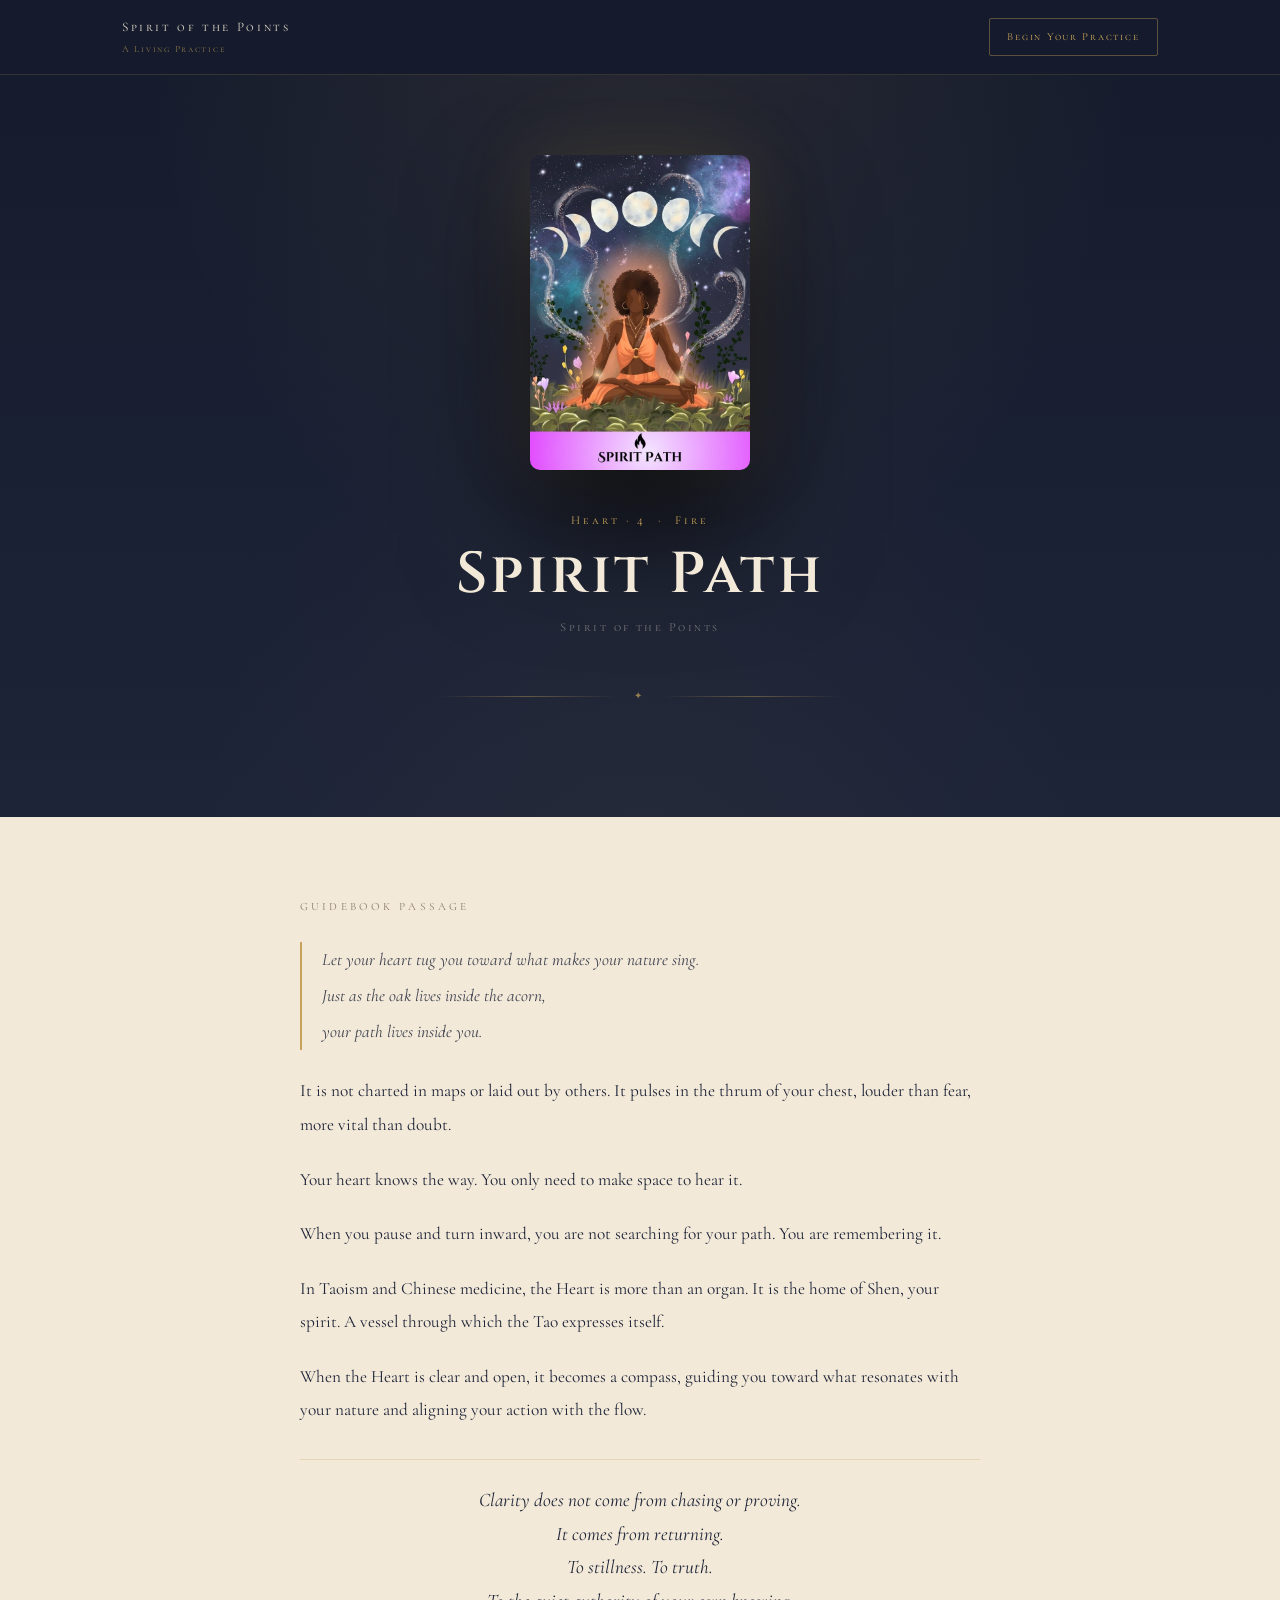
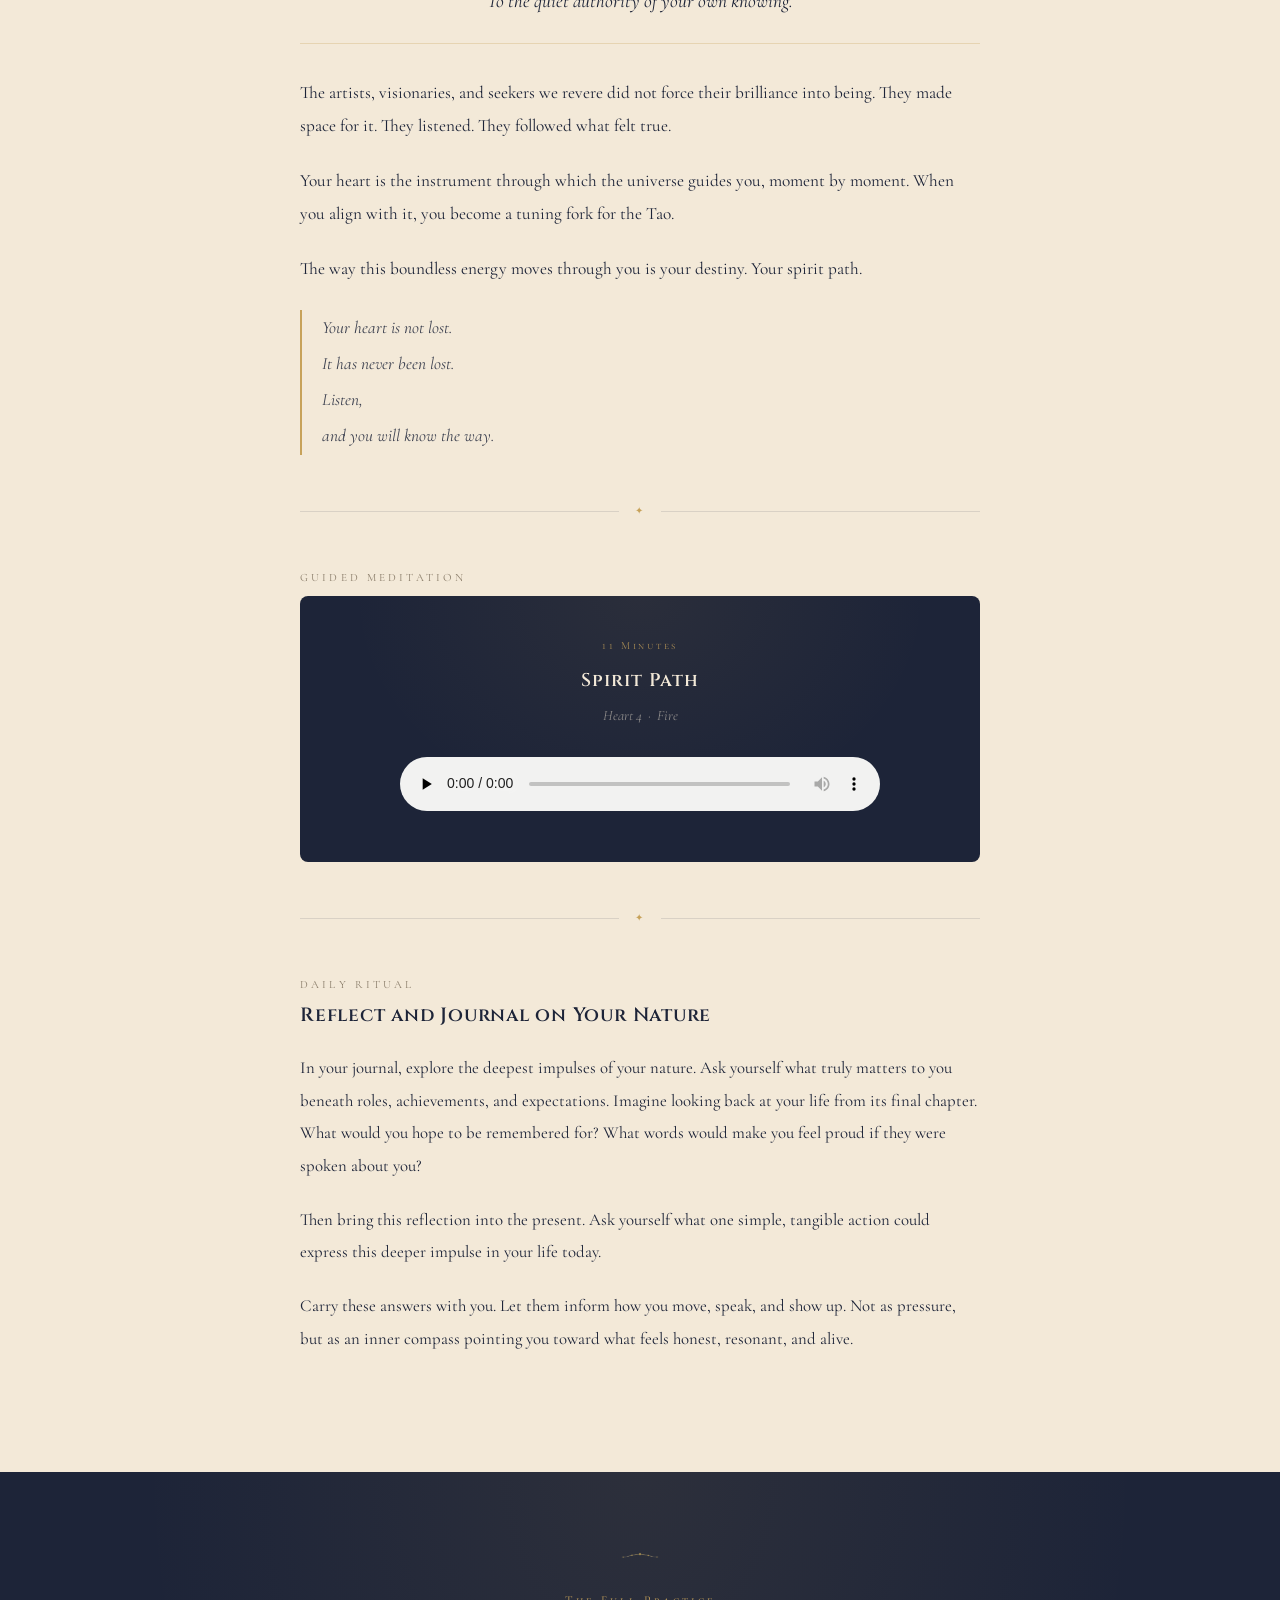
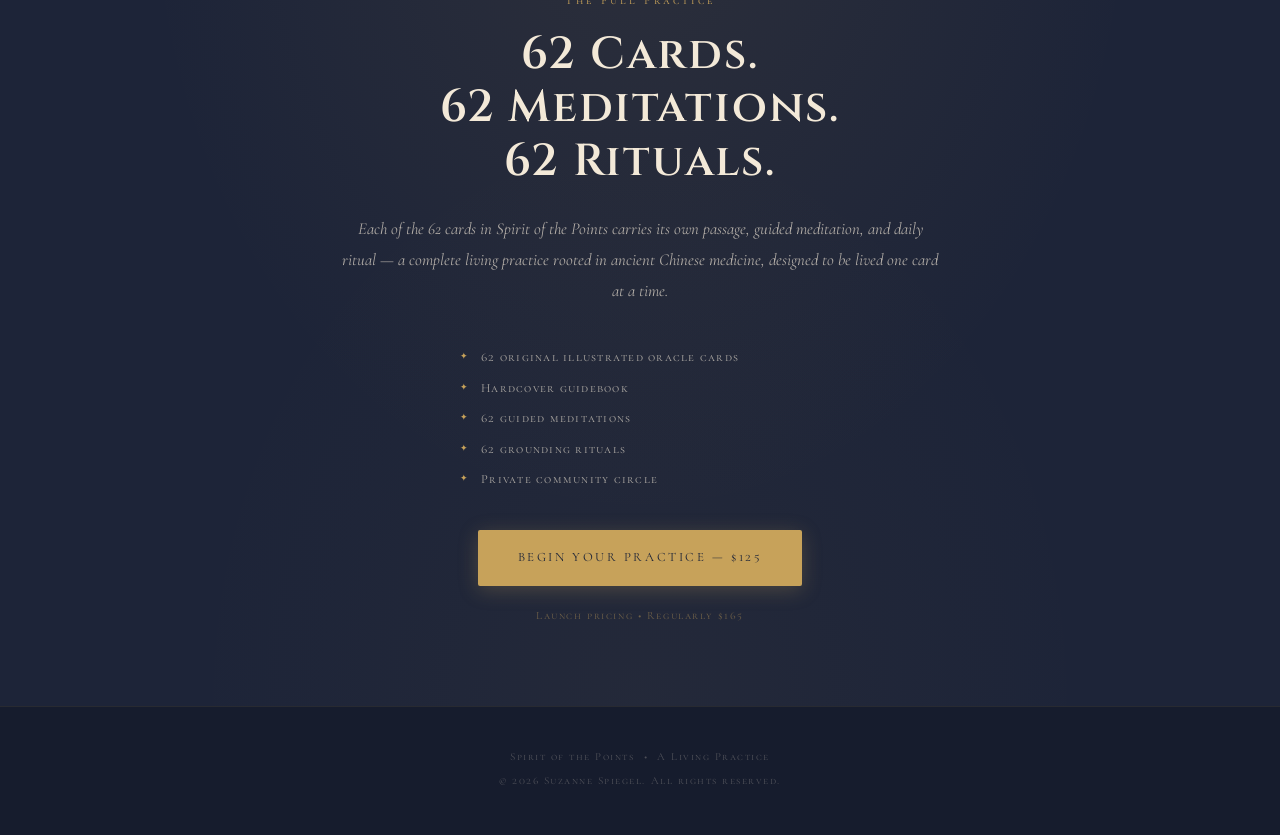
==== draw/spirit-path/index.html @ ec622740 "Move public card pages from /cards/ to /draw/ namespace - /draw/spirit-path/ replaces /cards/spirit-" ====
<!DOCTYPE html>
<html lang="en">
<head>
  <meta charset="UTF-8" />
  <meta name="viewport" content="width=device-width, initial-scale=1.0" />
  <title>Spirit Path · Heart 4 · Spirit of the Points</title>
  <meta name="robots" content="noindex, nofollow" />
  <link rel="preconnect" href="https://fonts.googleapis.com" />
  <link rel="preconnect" href="https://fonts.gstatic.com" crossorigin />
  <link href="https://fonts.googleapis.com/css2?family=Cinzel:wght@400;600;700&family=Cormorant+Garamond:ital,wght@0,300;0,400;0,500;0,600;1,300;1,400;1,500&family=Cormorant+SC:wght@300;400;500&family=EB+Garamond:ital,wght@0,400;0,500;1,400;1,500&display=swap" rel="stylesheet" />
  <style>
    :root {
      --indigo: #1D2438;
      --indigo-dark: #161c2d;
      --indigo-mid: #232b42;
      --sand: #F3E9D8;
      --sand-dark: #e8d9c0;
      --stone: #6F8798;
      --gold: #C7A25A;
      --gold-light: #d4b47a;
      --gold-dim: rgba(199,162,90,0.25);
      --muted-sand: #8a7d6a;
      --font-serif: 'Cormorant Garamond', 'EB Garamond', Georgia, serif;
      --font-sc: 'Cormorant SC', 'Cormorant Garamond', Georgia, serif;
      --font-cinzel: 'Cinzel', Georgia, serif;
    }

    *, *::before, *::after { box-sizing: border-box; margin: 0; padding: 0; }
    html { scroll-behavior: smooth; }

    body {
      font-family: var(--font-serif);
      font-size: 18px;
      line-height: 1.8;
      color: var(--indigo);
      background: var(--indigo-dark);
      overflow-x: hidden;
    }

    img { display: block; max-width: 100%; height: auto; }
    a { text-decoration: none; }
    p { margin-bottom: 1.4rem; }
    p:last-child { margin-bottom: 0; }

    /* ── Stars background ── */
    .stars {
      position: fixed;
      inset: 0;
      pointer-events: none;
      z-index: 0;
      background:
        radial-gradient(ellipse at 20% 20%, rgba(199,162,90,0.04) 0%, transparent 60%),
        radial-gradient(ellipse at 80% 80%, rgba(199,162,90,0.03) 0%, transparent 60%);
    }

    /* ── Nav ── */
    .nav {
      position: sticky;
      top: 0;
      z-index: 100;
      background: rgba(22,28,45,0.95);
      backdrop-filter: blur(12px);
      -webkit-backdrop-filter: blur(12px);
      border-bottom: 1px solid rgba(199,162,90,0.18);
    }
    .nav-inner {
      max-width: 1100px;
      margin: 0 auto;
      padding: 1rem 2rem;
      display: flex;
      align-items: center;
      justify-content: space-between;
    }
    .nav-logo {
      display: flex;
      flex-direction: column;
      gap: 0.1rem;
    }
    .nav-logo-title {
      font-family: var(--font-sc);
      font-size: 0.82rem;
      letter-spacing: 0.2em;
      color: var(--sand);
      opacity: 0.9;
    }
    .nav-logo-sub {
      font-family: var(--font-sc);
      font-size: 0.6rem;
      letter-spacing: 0.18em;
      color: var(--gold);
      opacity: 0.65;
    }
    .nav-cta {
      font-family: var(--font-sc);
      font-size: 0.68rem;
      letter-spacing: 0.16em;
      color: var(--gold);
      border: 1px solid rgba(199,162,90,0.4);
      padding: 0.5rem 1.1rem;
      border-radius: 2px;
      transition: background 0.2s, color 0.2s, border-color 0.2s;
      white-space: nowrap;
    }
    .nav-cta:hover {
      background: var(--gold);
      color: var(--indigo);
      border-color: var(--gold);
    }

    /* ── Hero: deep indigo with stars, card centered ── */
    .card-hero {
      position: relative;
      z-index: 1;
      background: linear-gradient(180deg, var(--indigo-dark) 0%, var(--indigo) 100%);
      padding: 5rem 2rem 4rem;
      text-align: center;
      overflow: hidden;
    }
    .card-hero::before {
      content: '';
      position: absolute;
      inset: 0;
      background:
        radial-gradient(ellipse at 50% -10%, rgba(199,162,90,0.1) 0%, transparent 55%),
        radial-gradient(ellipse at 50% 110%, rgba(199,162,90,0.05) 0%, transparent 50%);
      pointer-events: none;
    }
    .card-hero-inner {
      max-width: 520px;
      margin: 0 auto;
      position: relative;
      z-index: 1;
    }

    /* Card image with glow */
    .card-img-wrap {
      display: flex;
      justify-content: center;
      margin-bottom: 2.5rem;
    }
    .card-img {
      width: 220px;
      border-radius: 10px;
      box-shadow:
        0 60px 120px rgba(0,0,0,0.7),
        0 0 60px rgba(199,162,90,0.15),
        0 0 120px rgba(199,162,90,0.06);
      transition: transform 0.4s ease, box-shadow 0.4s ease;
    }
    .card-img:hover {
      transform: translateY(-6px) scale(1.02);
      box-shadow:
        0 80px 140px rgba(0,0,0,0.75),
        0 0 80px rgba(199,162,90,0.22),
        0 0 140px rgba(199,162,90,0.08);
    }

    .card-eyebrow {
      font-family: var(--font-sc);
      font-size: 0.75rem;
      letter-spacing: 0.25em;
      color: var(--gold);
      opacity: 0.85;
      display: block;
      margin-bottom: 0.75rem;
    }
    .card-title {
      font-family: var(--font-cinzel);
      font-size: clamp(2.4rem, 6vw, 3.6rem);
      font-weight: 600;
      letter-spacing: 0.06em;
      color: var(--sand);
      line-height: 1.1;
      margin-bottom: 0.6rem;
    }
    .card-subtitle {
      font-family: var(--font-sc);
      font-size: 0.78rem;
      letter-spacing: 0.2em;
      color: rgba(243,233,216,0.4);
    }

    /* Gold ornament divider */
    .ornament-divider {
      display: flex;
      align-items: center;
      justify-content: center;
      gap: 1.2rem;
      margin: 3rem auto;
      max-width: 400px;
    }
    .ornament-divider::before,
    .ornament-divider::after {
      content: '';
      flex: 1;
      height: 1px;
      background: linear-gradient(to right, transparent, rgba(199,162,90,0.4), transparent);
    }
    .ornament-divider span {
      font-size: 0.65rem;
      color: var(--gold);
      opacity: 0.7;
      letter-spacing: 0.3em;
    }

    /* ── Content area: sand background ── */
    .card-content {
      position: relative;
      z-index: 1;
      background: var(--sand);
      padding: 5rem 2rem 6rem;
    }
    .card-content-inner {
      max-width: 680px;
      margin: 0 auto;
    }

    /* Section labels */
    .section-label {
      font-family: var(--font-sc);
      font-size: 0.7rem;
      letter-spacing: 0.28em;
      color: var(--muted-sand);
      text-transform: uppercase;
      display: block;
      margin-bottom: 0.5rem;
    }

    /* Content dividers */
    .content-rule {
      display: flex;
      align-items: center;
      gap: 1rem;
      margin: 3rem 0;
    }
    .content-rule::before,
    .content-rule::after {
      content: '';
      flex: 1;
      height: 1px;
      background: rgba(29,36,56,0.12);
    }
    .content-rule span {
      font-size: 0.6rem;
      color: var(--gold);
      letter-spacing: 0.2em;
    }

    /* Passage */
    .passage {
      font-family: var(--font-serif);
      font-size: 1.08rem;
      line-height: 1.95;
      color: var(--indigo);
    }
    .passage p { margin-bottom: 1.3rem; }
    .passage .verse {
      font-style: italic;
      padding-left: 1.25rem;
      border-left: 2px solid var(--gold);
      margin: 1.5rem 0;
      line-height: 2.1;
      color: rgba(29,36,56,0.85);
    }
    .passage .pull {
      font-family: var(--font-serif);
      font-style: italic;
      font-size: 1.2rem;
      line-height: 1.75;
      color: var(--indigo);
      border-top: 1px solid rgba(199,162,90,0.3);
      border-bottom: 1px solid rgba(199,162,90,0.3);
      padding: 1.5rem 0;
      margin: 2rem 0;
      text-align: center;
    }

    /* Audio block */
    .audio-block {
      background: var(--indigo);
      border-radius: 8px;
      padding: 2.5rem 2rem;
      text-align: center;
      position: relative;
      overflow: hidden;
    }
    .audio-block::before {
      content: '';
      position: absolute;
      inset: 0;
      background: radial-gradient(ellipse at 50% 0%, rgba(199,162,90,0.08) 0%, transparent 60%);
      pointer-events: none;
    }
    .audio-eyebrow {
      font-family: var(--font-sc);
      font-size: 0.68rem;
      letter-spacing: 0.25em;
      color: var(--gold);
      opacity: 0.8;
      display: block;
      margin-bottom: 0.5rem;
      position: relative;
    }
    .audio-title {
      font-family: var(--font-cinzel);
      font-size: 1.15rem;
      font-weight: 600;
      color: var(--sand);
      letter-spacing: 0.05em;
      margin-bottom: 0.4rem;
      position: relative;
    }
    .audio-subtitle {
      font-family: var(--font-serif);
      font-style: italic;
      font-size: 0.9rem;
      color: rgba(243,233,216,0.5);
      margin-bottom: 1.75rem;
      position: relative;
    }
    .audio-block audio {
      width: 100%;
      max-width: 480px;
      position: relative;
      border-radius: 4px;
    }
    /* Style the native audio player on sand bg */
    .audio-block audio::-webkit-media-controls-panel {
      background: rgba(243,233,216,0.1);
    }

    /* Ritual */
    .ritual-title {
      font-family: var(--font-cinzel);
      font-size: 1.2rem;
      font-weight: 600;
      color: var(--indigo);
      letter-spacing: 0.04em;
      margin-bottom: 1.5rem;
      line-height: 1.3;
    }
    .ritual {
      font-family: var(--font-serif);
      font-size: 1.05rem;
      line-height: 1.95;
      color: var(--indigo);
    }
    .ritual p { margin-bottom: 1.3rem; }

    /* ── Upsell: deep indigo ── */
    .upsell {
      position: relative;
      z-index: 1;
      background: var(--indigo);
      padding: 5rem 2rem 5rem;
      text-align: center;
      overflow: hidden;
    }
    .upsell::before {
      content: '';
      position: absolute;
      inset: 0;
      background:
        radial-gradient(ellipse at 50% 0%, rgba(199,162,90,0.09) 0%, transparent 55%),
        radial-gradient(ellipse at 50% 100%, rgba(199,162,90,0.04) 0%, transparent 50%);
      pointer-events: none;
    }
    .upsell-inner {
      max-width: 600px;
      margin: 0 auto;
      position: relative;
      z-index: 1;
    }
    .upsell-ornament {
      width: 48px;
      margin: 0 auto 2rem;
      opacity: 0.5;
    }
    .upsell-eyebrow {
      font-family: var(--font-sc);
      font-size: 0.75rem;
      letter-spacing: 0.25em;
      color: var(--gold);
      display: block;
      margin-bottom: 1rem;
      opacity: 0.85;
    }
    .upsell h2 {
      font-family: var(--font-cinzel);
      font-size: clamp(1.8rem, 4vw, 2.8rem);
      font-weight: 600;
      color: var(--sand);
      line-height: 1.2;
      margin-bottom: 1.5rem;
      letter-spacing: 0.04em;
    }
    .upsell-body {
      font-family: var(--font-serif);
      font-style: italic;
      font-size: 1.05rem;
      color: rgba(243,233,216,0.68);
      line-height: 1.85;
      margin-bottom: 2.5rem;
    }
    .upsell-includes {
      display: flex;
      flex-direction: column;
      gap: 0.5rem;
      margin-bottom: 2.5rem;
      text-align: left;
      max-width: 360px;
      margin-left: auto;
      margin-right: auto;
    }
    .upsell-item {
      font-family: var(--font-sc);
      font-size: 0.78rem;
      letter-spacing: 0.1em;
      color: rgba(243,233,216,0.65);
      display: flex;
      align-items: center;
      gap: 0.75rem;
    }
    .upsell-item::before {
      content: '✦';
      color: var(--gold);
      font-size: 0.55rem;
      flex-shrink: 0;
    }
    .btn-gold {
      display: inline-block;
      font-family: var(--font-sc);
      font-size: 0.8rem;
      letter-spacing: 0.2em;
      color: var(--indigo);
      background: var(--gold);
      border: none;
      padding: 1rem 2.5rem;
      border-radius: 2px;
      cursor: pointer;
      transition: background 0.2s, transform 0.15s, box-shadow 0.2s;
      text-transform: uppercase;
      box-shadow: 0 4px 20px rgba(199,162,90,0.25);
    }
    .btn-gold:hover {
      background: var(--gold-light);
      transform: translateY(-2px);
      box-shadow: 0 8px 30px rgba(199,162,90,0.35);
    }
    .upsell-price {
      font-family: var(--font-sc);
      font-size: 0.7rem;
      letter-spacing: 0.14em;
      color: rgba(199,162,90,0.45);
      margin-top: 1.25rem;
      display: block;
    }

    /* ── Footer ── */
    .footer {
      position: relative;
      z-index: 1;
      background: var(--indigo-dark);
      padding: 2.5rem 2rem;
      text-align: center;
      border-top: 1px solid rgba(199,162,90,0.1);
    }
    .footer p {
      font-family: var(--font-sc);
      font-size: 0.68rem;
      letter-spacing: 0.14em;
      color: rgba(243,233,216,0.25);
      margin-bottom: 0.3rem;
    }

    /* ── Scroll reveal ── */
    .reveal {
      opacity: 0;
      transform: translateY(24px);
      transition: opacity 0.7s ease, transform 0.7s ease;
    }
    .reveal.visible {
      opacity: 1;
      transform: none;
    }
    .reveal-delay { transition-delay: 0.15s; }
    .reveal-delay-2 { transition-delay: 0.3s; }

    /* ── Mobile ── */
    @media (max-width: 600px) {
      .card-img { width: 170px; }
      .card-content { padding: 3.5rem 1.25rem 4rem; }
      .upsell { padding: 3.5rem 1.25rem 4rem; }
      .audio-block { padding: 2rem 1.25rem; }
    }
  </style>
</head>
<body>

  <div class="stars" aria-hidden="true"></div>

  <!-- Nav -->
  <nav class="nav">
    <div class="nav-inner">
      <a href="../../" class="nav-logo">
        <span class="nav-logo-title">Spirit of the Points</span>
        <span class="nav-logo-sub">A Living Practice</span>
      </a>
      <a href="../../#offer" class="nav-cta">Begin Your Practice</a>
    </div>
  </nav>

  <!-- Card Hero -->
  <section class="card-hero">
    <div class="card-hero-inner">
      <div class="card-img-wrap reveal">
        <img
          src="../../assets/card_spirit_path.jpg"
          alt="Spirit Path oracle card — a woman meditating beneath moon phases in a starlit garden"
          class="card-img"
        />
      </div>
      <span class="card-eyebrow reveal reveal-delay">Heart · 4 &nbsp;·&nbsp; Fire</span>
      <h1 class="card-title reveal reveal-delay">Spirit Path</h1>
      <p class="card-subtitle reveal reveal-delay-2">Spirit of the Points</p>

      <div class="ornament-divider reveal reveal-delay-2"><span>✦</span></div>
    </div>
  </section>

  <!-- Card Content -->
  <section class="card-content">
    <div class="card-content-inner">

      <!-- Passage -->
      <span class="section-label reveal">Guidebook Passage</span>
      <div class="passage reveal">
        <p class="verse">
          Let your heart tug you toward what makes your nature sing.<br>
          Just as the oak lives inside the acorn,<br>
          your path lives inside you.
        </p>
        <p>It is not charted in maps or laid out by others. It pulses in the thrum of your chest, louder than fear, more vital than doubt.</p>
        <p>Your heart knows the way. You only need to make space to hear it.</p>
        <p>When you pause and turn inward, you are not searching for your path. You are remembering it.</p>
        <p>In Taoism and Chinese medicine, the Heart is more than an organ. It is the home of Shen, your spirit. A vessel through which the Tao expresses itself.</p>
        <p>When the Heart is clear and open, it becomes a compass, guiding you toward what resonates with your nature and aligning your action with the flow.</p>
        <p class="pull">Clarity does not come from chasing or proving.<br>It comes from returning.<br>To stillness. To truth.<br>To the quiet authority of your own knowing.</p>
        <p>The artists, visionaries, and seekers we revere did not force their brilliance into being. They made space for it. They listened. They followed what felt true.</p>
        <p>Your heart is the instrument through which the universe guides you, moment by moment. When you align with it, you become a tuning fork for the Tao.</p>
        <p>The way this boundless energy moves through you is your destiny. Your spirit path.</p>
        <p class="verse">
          Your heart is not lost.<br>
          It has never been lost.<br>
          Listen,<br>
          and you will know the way.
        </p>
      </div>

      <!-- Meditation -->
      <div class="content-rule reveal"><span>✦</span></div>
      <span class="section-label reveal">Guided Meditation</span>
      <div class="audio-block reveal">
        <span class="audio-eyebrow">11 Minutes</span>
        <p class="audio-title">Spirit Path</p>
        <p class="audio-subtitle">Heart 4 &nbsp;·&nbsp; Fire</p>
        <audio controls preload="none">
          <source src="../../assets/spirit_path_meditation.mp3" type="audio/mpeg" />
          Your browser does not support the audio element.
        </audio>
      </div>

      <!-- Ritual -->
      <div class="content-rule reveal"><span>✦</span></div>
      <span class="section-label reveal">Daily Ritual</span>
      <p class="ritual-title reveal">Reflect and Journal on Your Nature</p>
      <div class="ritual reveal">
        <p>In your journal, explore the deepest impulses of your nature. Ask yourself what truly matters to you beneath roles, achievements, and expectations. Imagine looking back at your life from its final chapter. What would you hope to be remembered for? What words would make you feel proud if they were spoken about you?</p>
        <p>Then bring this reflection into the present. Ask yourself what one simple, tangible action could express this deeper impulse in your life today.</p>
        <p>Carry these answers with you. Let them inform how you move, speak, and show up. Not as pressure, but as an inner compass pointing you toward what feels honest, resonant, and alive.</p>
      </div>

    </div>
  </section>

  <!-- Upsell -->
  <section class="upsell">
    <div class="upsell-inner">
      <img src="../../assets/logo_ornament_clean.png" alt="" class="upsell-ornament reveal" aria-hidden="true" />
      <span class="upsell-eyebrow reveal">The Full Practice</span>
      <h2 class="reveal">62 Cards.<br>62 Meditations.<br>62 Rituals.</h2>
      <p class="upsell-body reveal">Each of the 62 cards in Spirit of the Points carries its own passage, guided meditation, and daily ritual — a complete living practice rooted in ancient Chinese medicine, designed to be lived one card at a time.</p>
      <div class="upsell-includes reveal">
        <div class="upsell-item">62 original illustrated oracle cards</div>
        <div class="upsell-item">Hardcover guidebook</div>
        <div class="upsell-item">62 guided meditations</div>
        <div class="upsell-item">62 grounding rituals</div>
        <div class="upsell-item">Private community circle</div>
      </div>
      <a href="../../#offer" class="btn-gold reveal">Begin Your Practice — $125</a>
      <span class="upsell-price reveal">Launch pricing &bull; Regularly $165</span>
    </div>
  </section>

  <!-- Footer -->
  <footer class="footer">
    <p>Spirit of the Points &nbsp;&bull;&nbsp; A Living Practice</p>
    <p>&copy; 2026 Suzanne Spiegel. All rights reserved.</p>
  </footer>

  <script>
    // Scroll reveal
    const observer = new IntersectionObserver((entries) => {
      entries.forEach(e => {
        if (e.isIntersecting) {
          e.target.classList.add('visible');
        }
      });
    }, { threshold: 0.1, rootMargin: '0px 0px -40px 0px' });

    document.querySelectorAll('.reveal').forEach(el => observer.observe(el));
  </script>

</body>
</html>
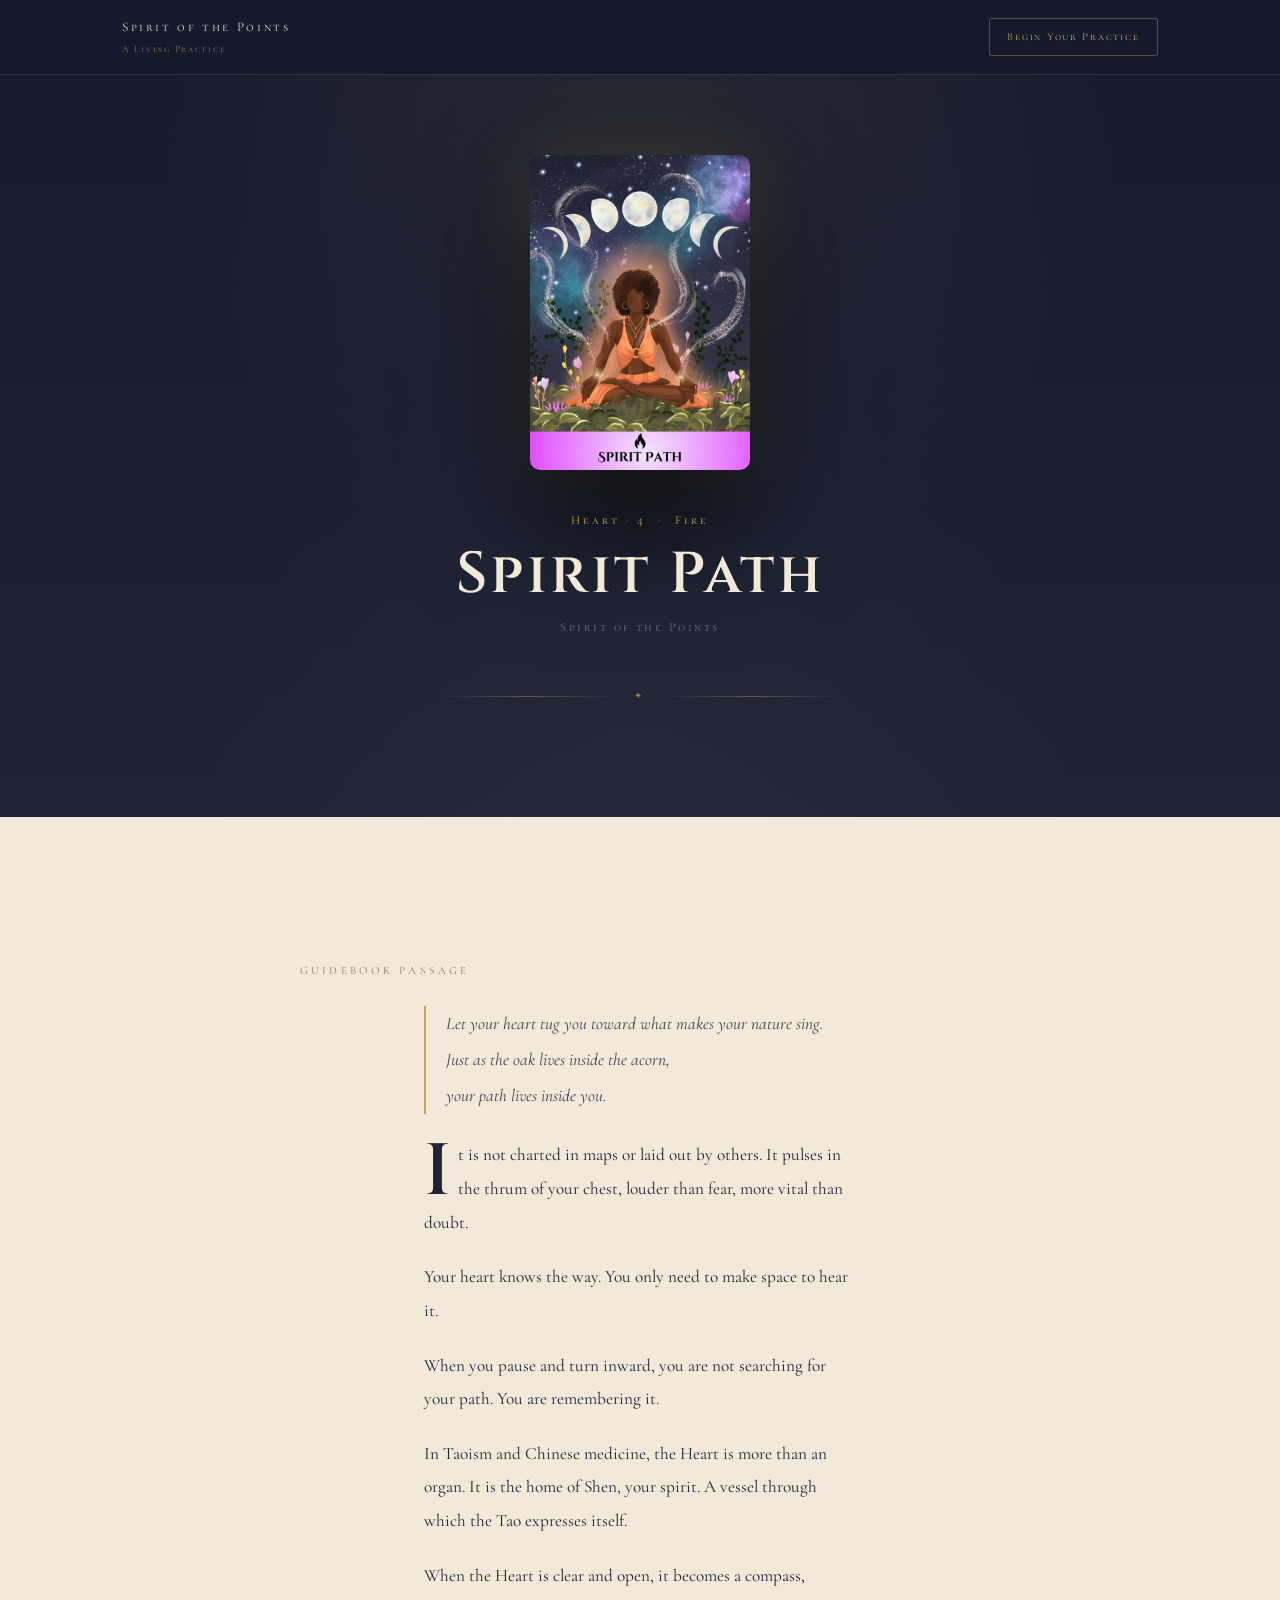
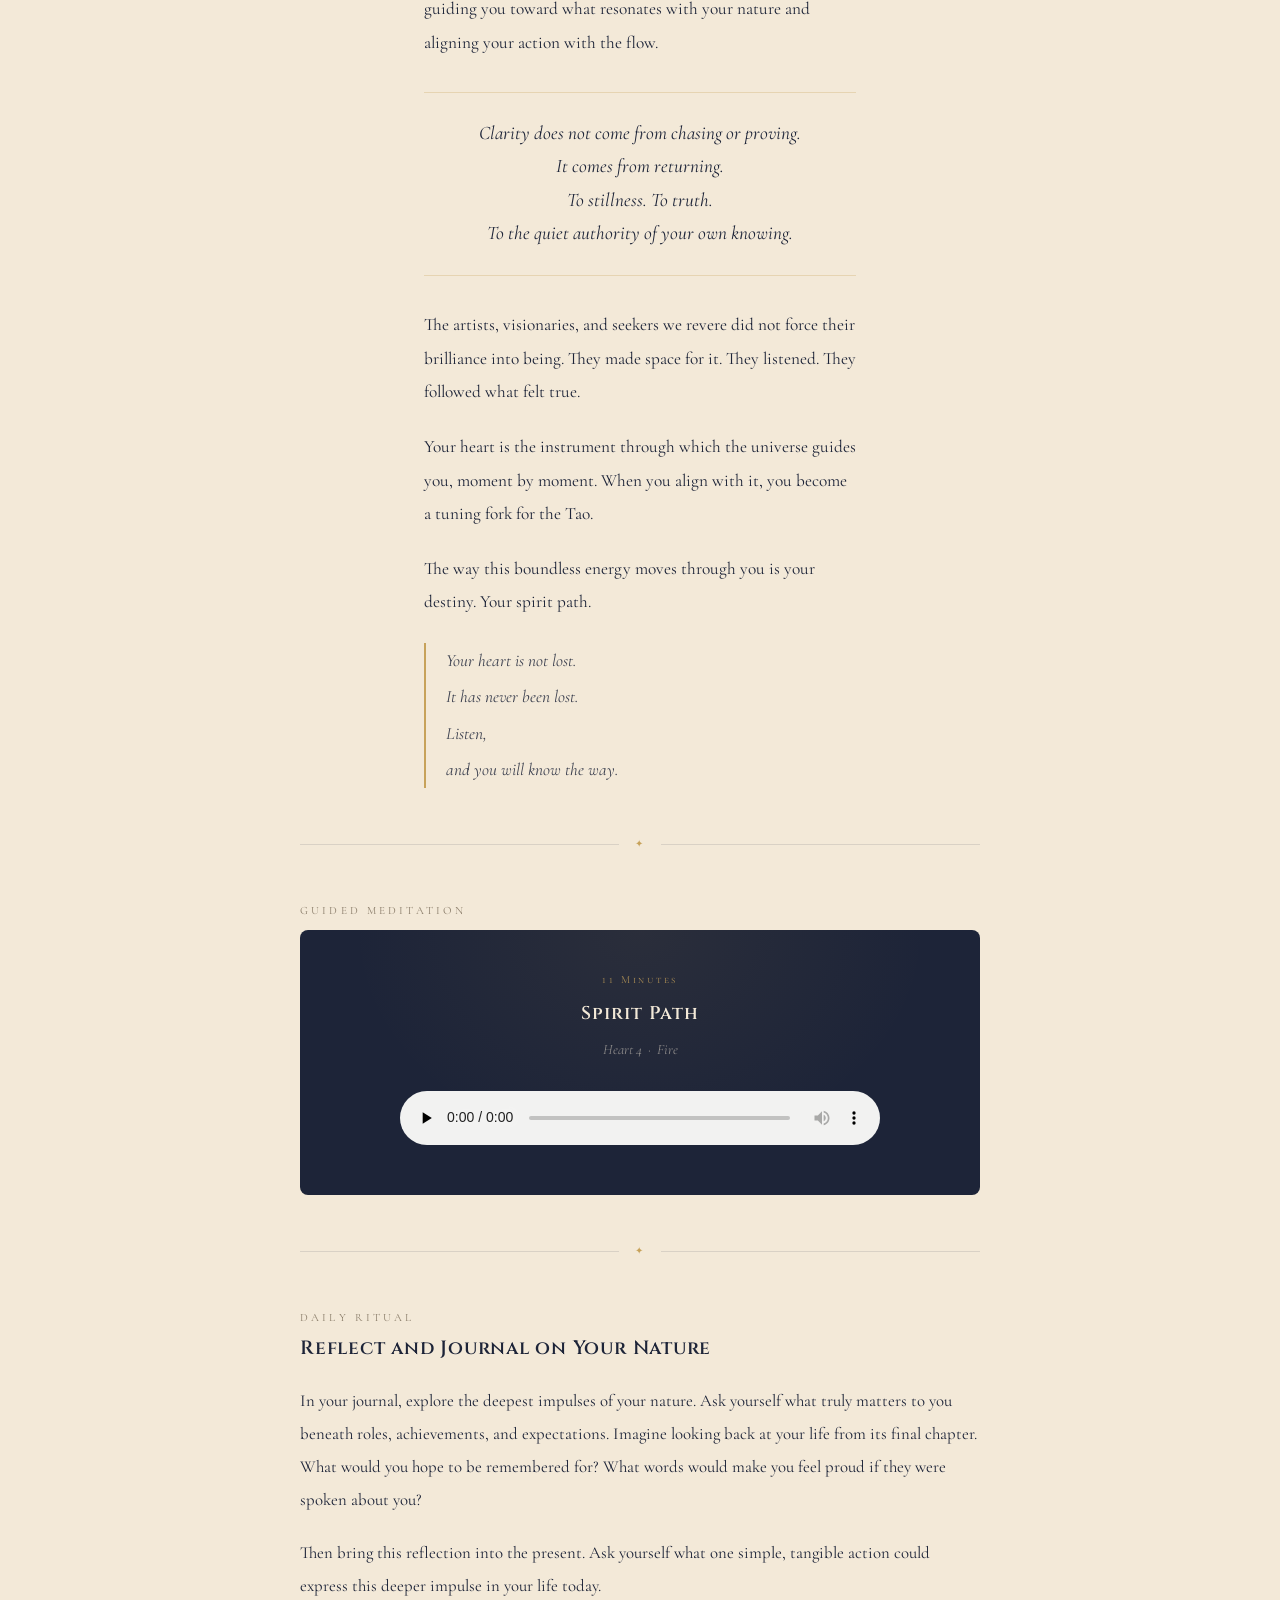
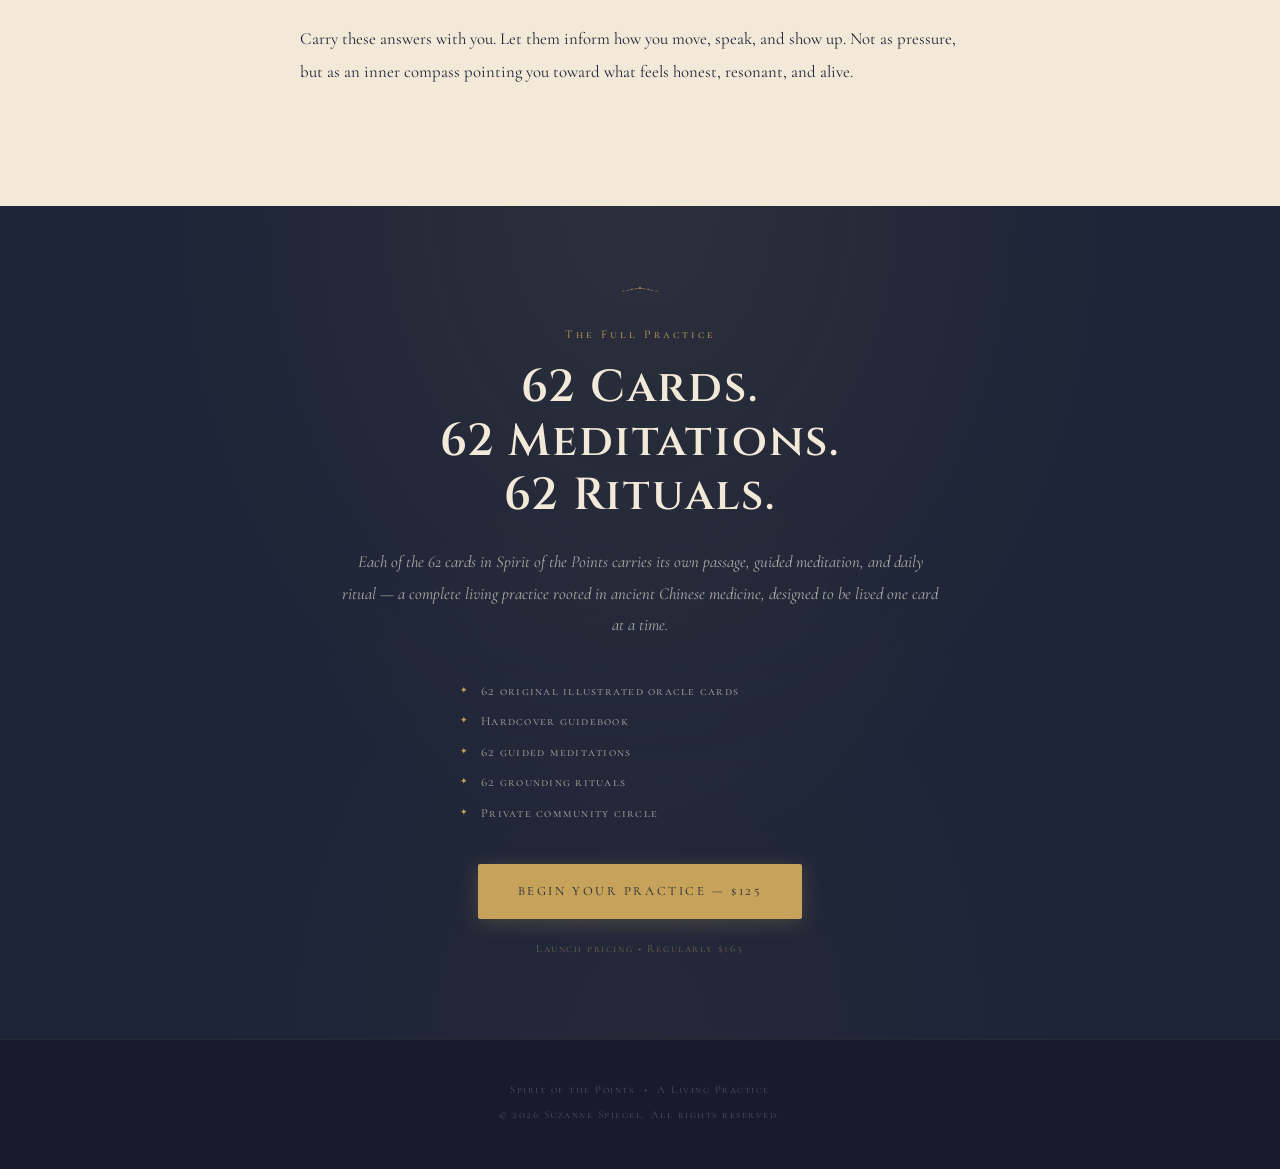
==== commit cb07801f: "Refine passage layout: drop cap, narrower column (54ch), more vertical breathing room" ====
--- a/draw/spirit-path/index.html
+++ b/draw/spirit-path/index.html
@@ -208,7 +208,7 @@
       position: relative;
       z-index: 1;
       background: var(--sand);
-      padding: 5rem 2rem 6rem;
+      padding: 6.5rem 2rem 6rem;
     }
     .card-content-inner {
       max-width: 680px;
@@ -252,6 +252,9 @@
       font-size: 1.08rem;
       line-height: 1.95;
       color: var(--indigo);
+      max-width: 54ch; /* ~60-70 chars per line */
+      margin-left: auto;
+      margin-right: auto;
     }
     .passage p { margin-bottom: 1.3rem; }
     .passage .verse {
@@ -273,6 +276,19 @@
       padding: 1.5rem 0;
       margin: 2rem 0;
       text-align: center;
+    }
+
+    /* Drop cap on first paragraph of passage */
+    .passage p.first-para::first-letter {
+      font-family: var(--font-cinzel);
+      font-size: 4.2em;
+      font-weight: 600;
+      line-height: 0.78;
+      float: left;
+      margin-right: 0.1em;
+      margin-top: 0.08em;
+      color: var(--indigo);
+      letter-spacing: -0.01em;
     }
 
     /* Audio block */
@@ -533,6 +549,7 @@
     <div class="card-content-inner">
 
       <!-- Passage -->
+      <div style="padding-top: 2.5rem;"></div>
       <span class="section-label reveal">Guidebook Passage</span>
       <div class="passage reveal">
         <p class="verse">
@@ -540,7 +557,7 @@
           Just as the oak lives inside the acorn,<br>
           your path lives inside you.
         </p>
-        <p>It is not charted in maps or laid out by others. It pulses in the thrum of your chest, louder than fear, more vital than doubt.</p>
+        <p class="first-para">It is not charted in maps or laid out by others. It pulses in the thrum of your chest, louder than fear, more vital than doubt.</p>
         <p>Your heart knows the way. You only need to make space to hear it.</p>
         <p>When you pause and turn inward, you are not searching for your path. You are remembering it.</p>
         <p>In Taoism and Chinese medicine, the Heart is more than an organ. It is the home of Shen, your spirit. A vessel through which the Tao expresses itself.</p>
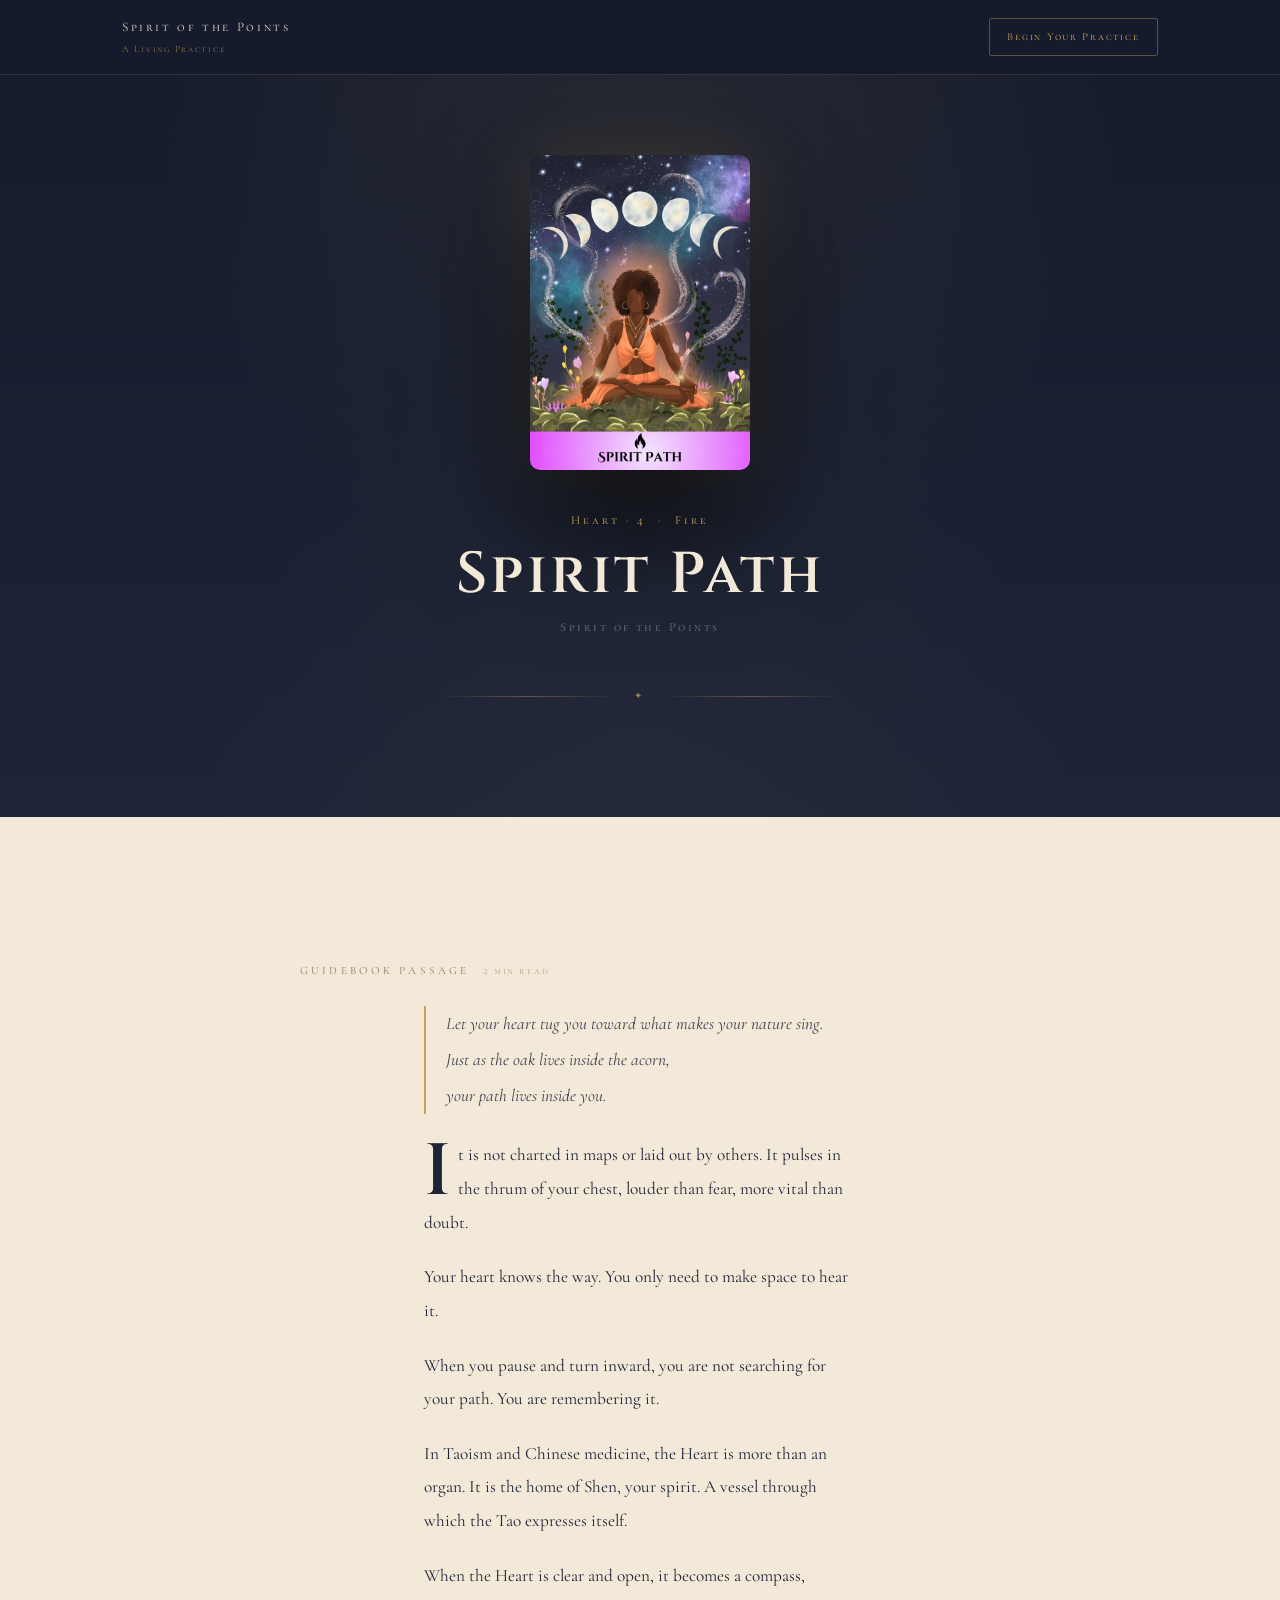
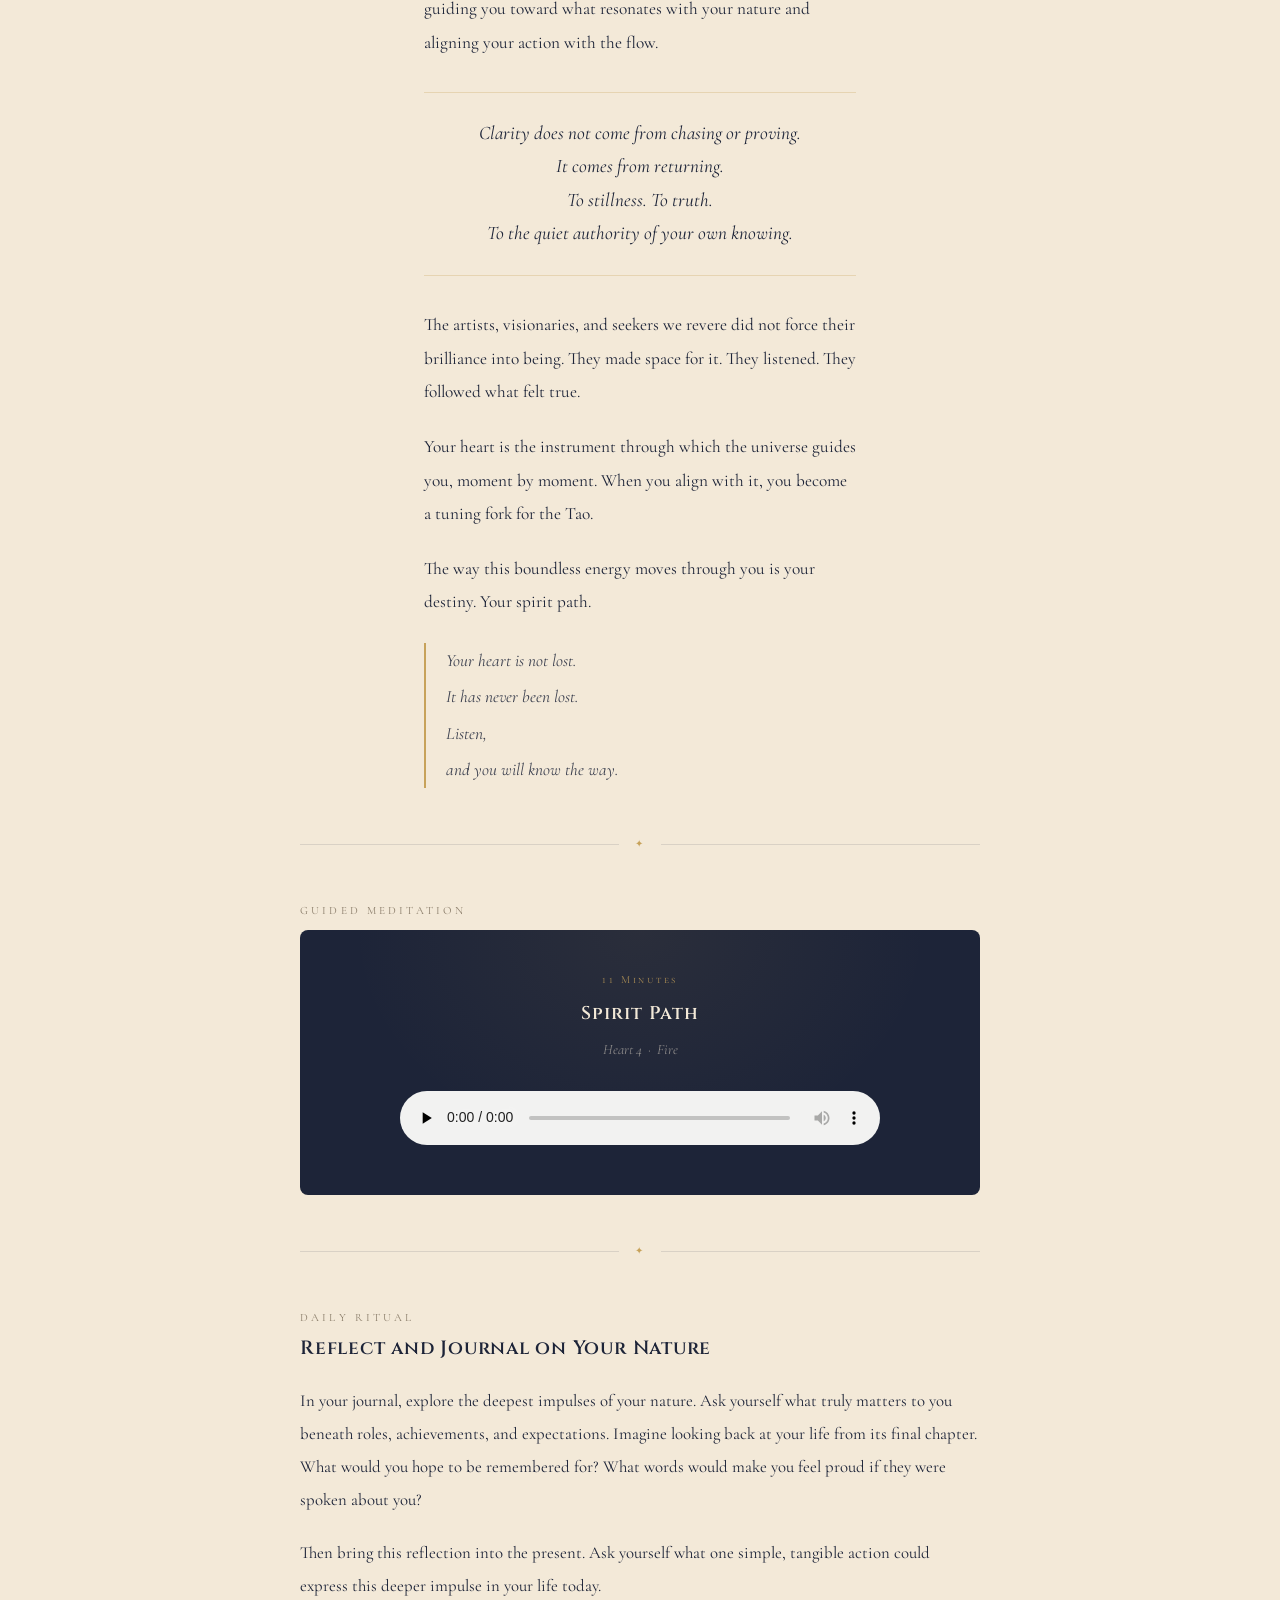
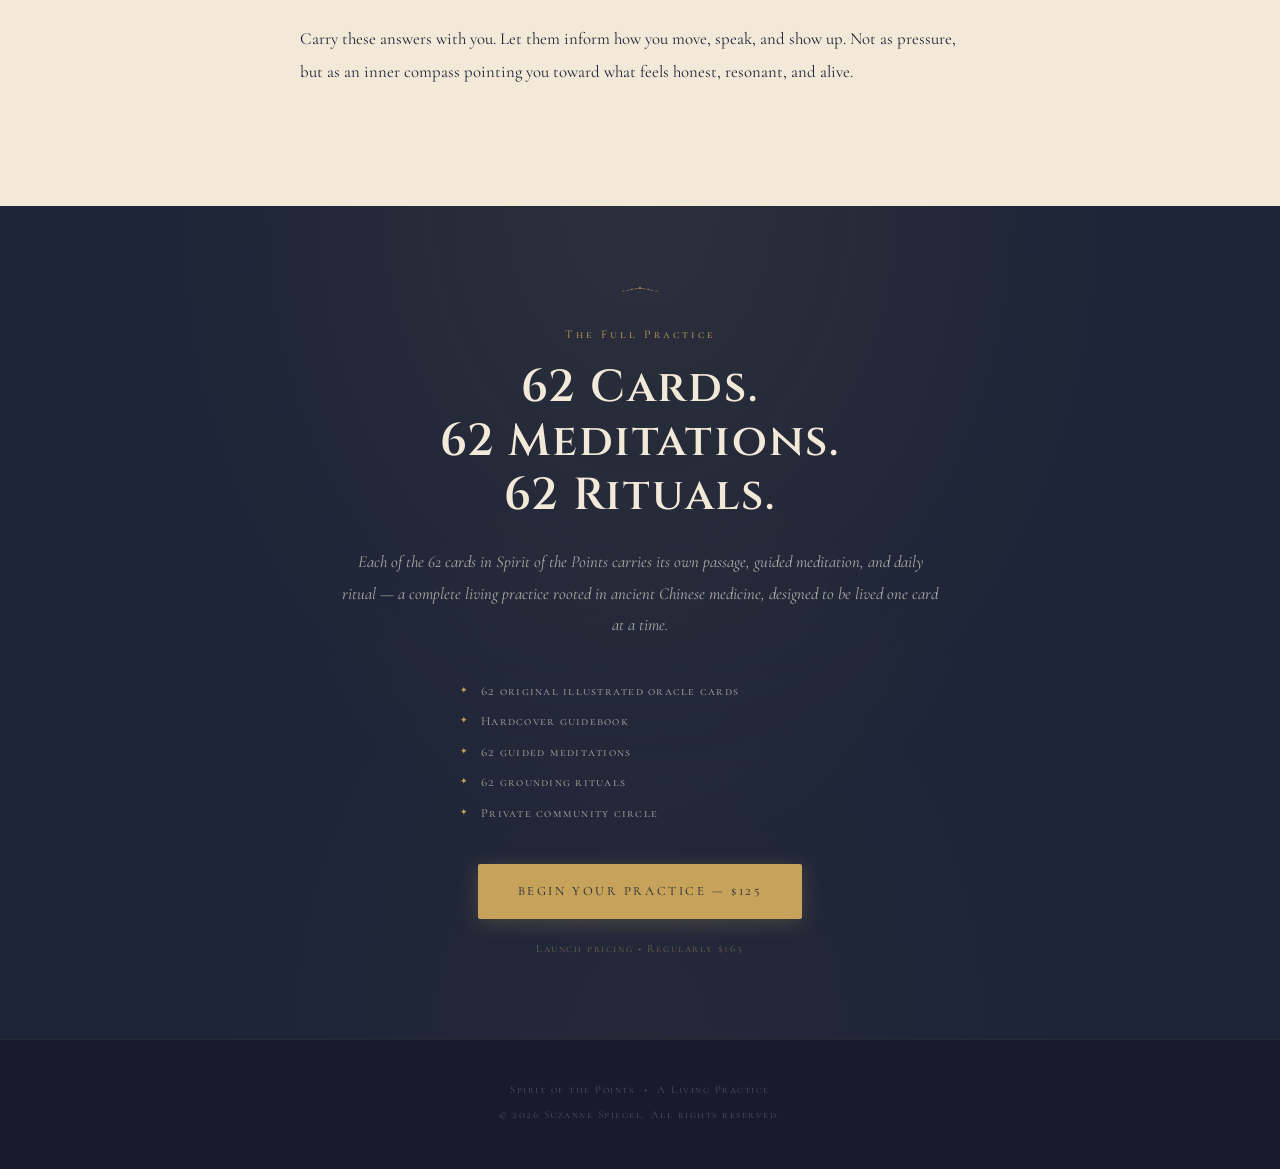
==== commit ebfae53b: "Add subtle reading time estimate next to Guidebook Passage label" ====
--- a/draw/spirit-path/index.html
+++ b/draw/spirit-path/index.html
@@ -226,6 +226,25 @@
       margin-bottom: 0.5rem;
     }
 
+    /* Section label row — label + reading time inline */
+    .section-label-row {
+      display: flex;
+      align-items: baseline;
+      gap: 0.85rem;
+      margin-bottom: 0.5rem;
+    }
+    .section-label-row .section-label {
+      margin-bottom: 0;
+    }
+    .read-time {
+      font-family: var(--font-sc);
+      font-size: 0.65rem;
+      letter-spacing: 0.18em;
+      color: var(--muted-sand);
+      opacity: 0.6;
+      white-space: nowrap;
+    }
+
     /* Content dividers */
     .content-rule {
       display: flex;
@@ -550,7 +569,10 @@
 
       <!-- Passage -->
       <div style="padding-top: 2.5rem;"></div>
-      <span class="section-label reveal">Guidebook Passage</span>
+      <div class="section-label-row reveal">
+        <span class="section-label">Guidebook Passage</span>
+        <span class="read-time">2 min read</span>
+      </div>
       <div class="passage reveal">
         <p class="verse">
           Let your heart tug you toward what makes your nature sing.<br>
